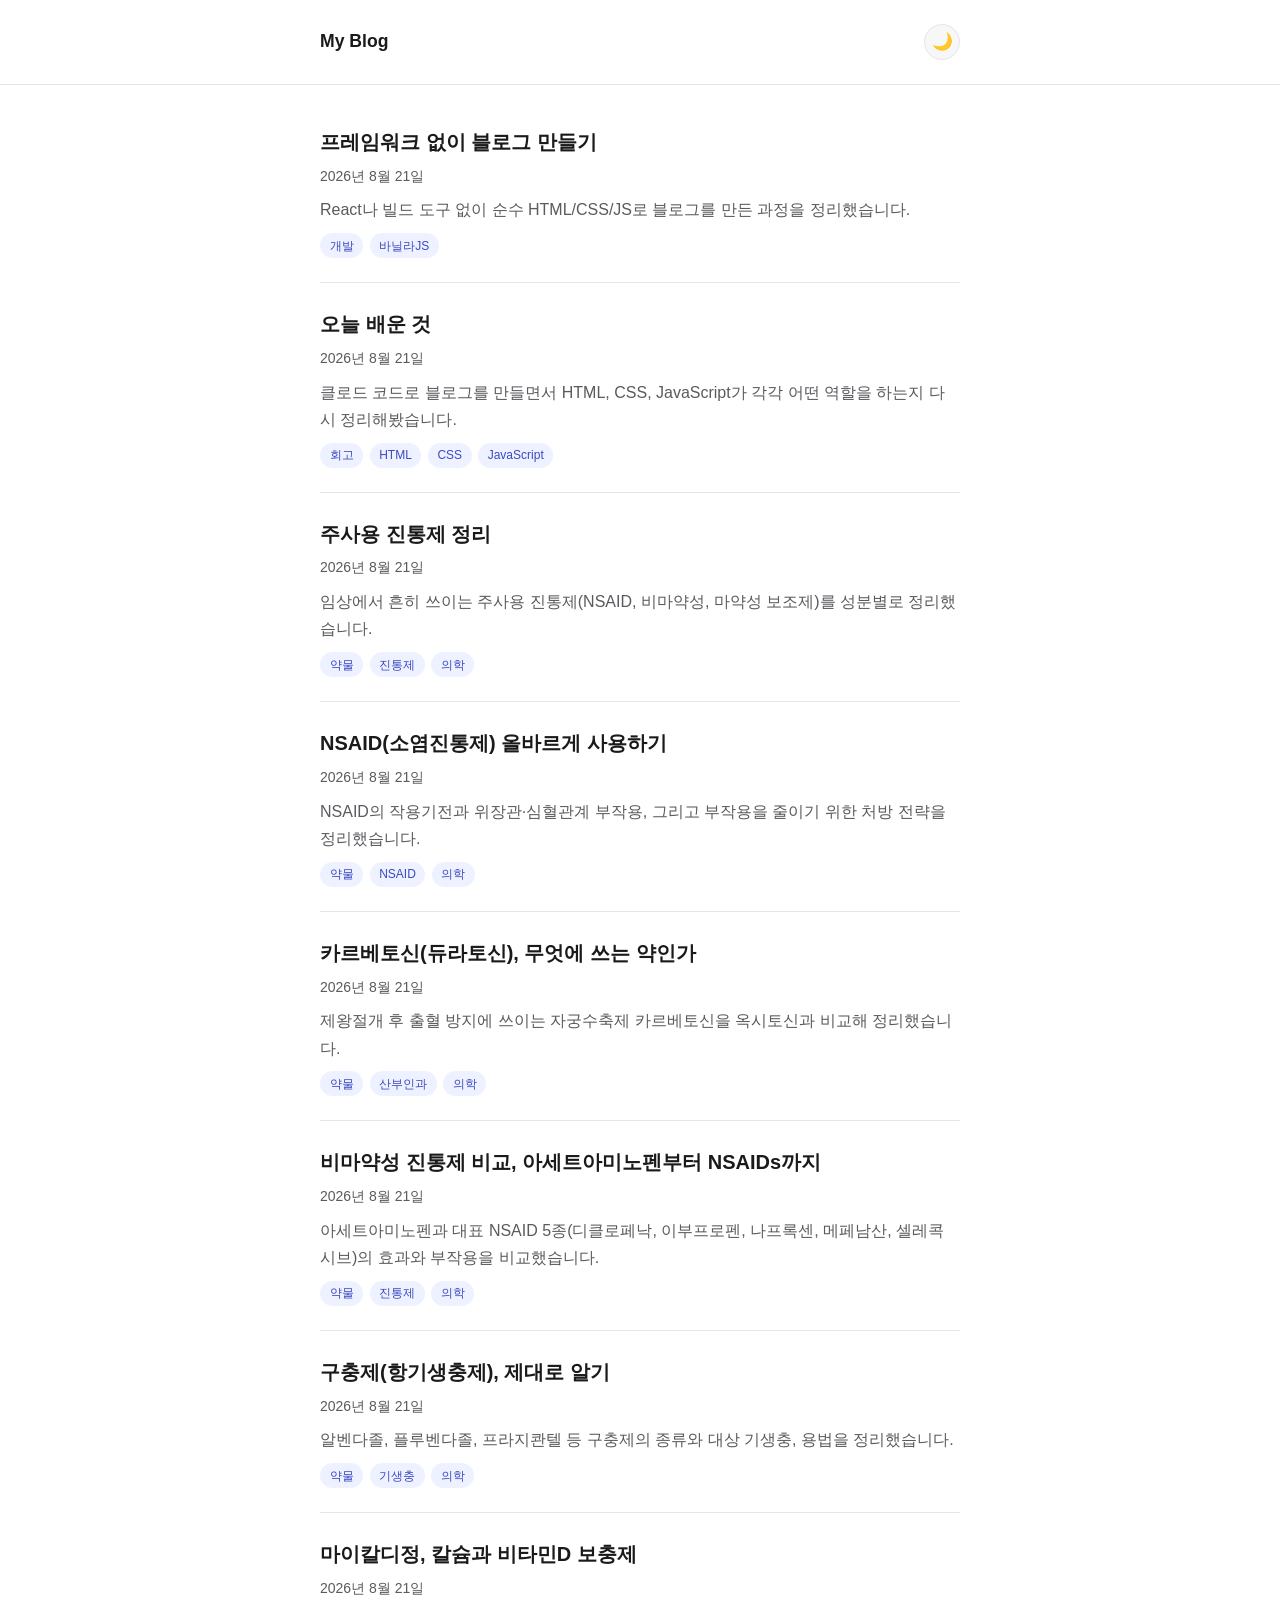
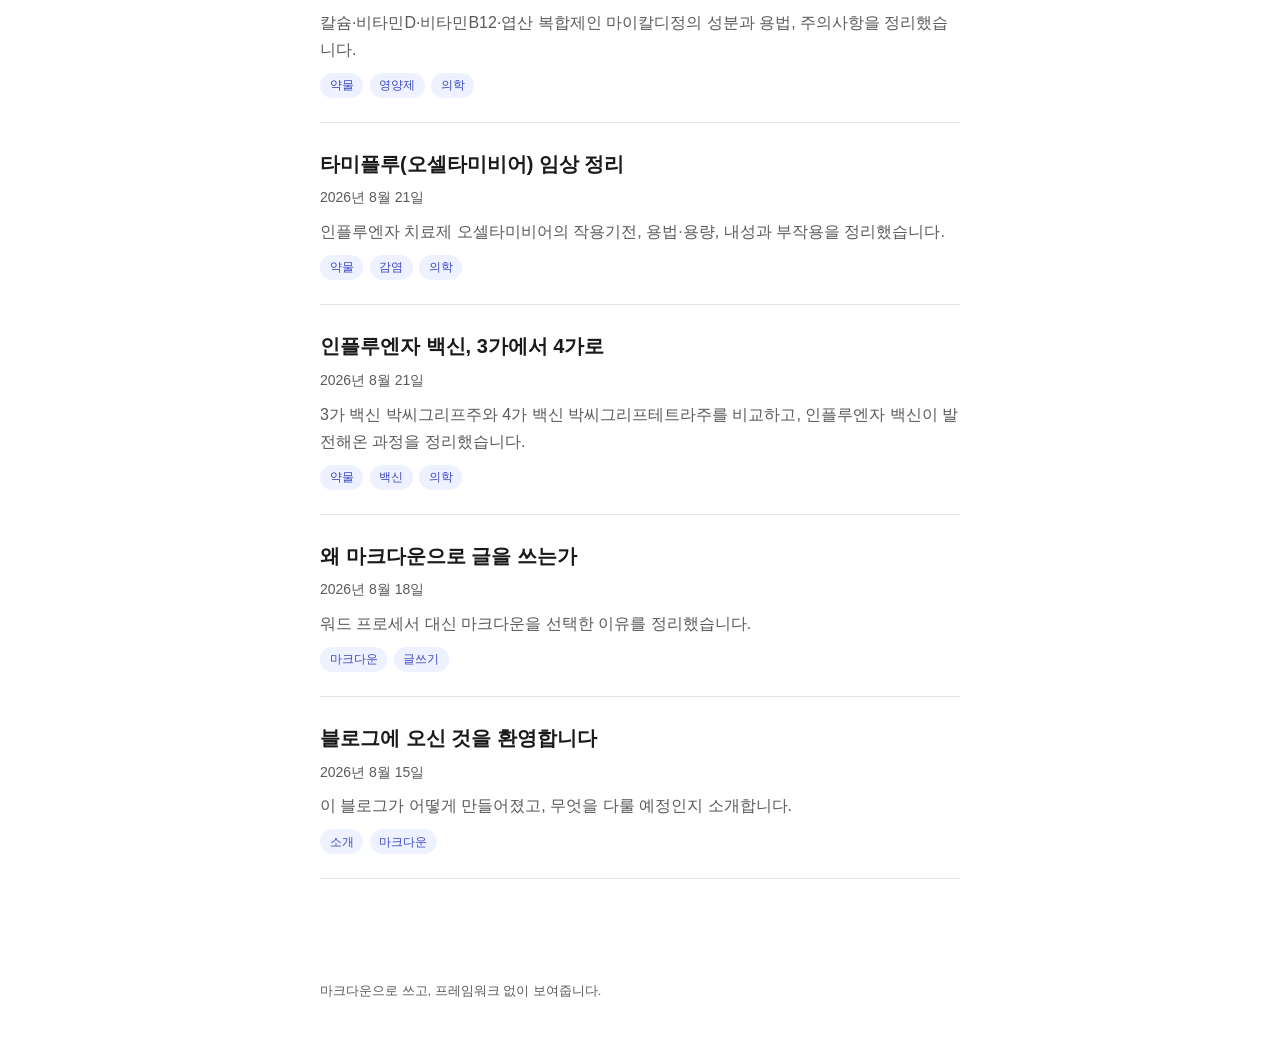
==== index.html @ 1255f562 "블로그 초기 버전 완성" ====
<!DOCTYPE html>
<html lang="ko">
<head>
<meta charset="UTF-8">
<meta name="viewport" content="width=device-width, initial-scale=1.0">
<title>My Blog</title>
<link rel="stylesheet" href="css/style.css">
<script src="js/theme.js"></script>
</head>
<body>
  <header class="site-header">
    <div class="site-header-inner">
      <a class="site-title" href="index.html">My Blog</a>
      <button id="theme-toggle" class="theme-toggle" aria-label="다크 모드 전환"></button>
    </div>
  </header>

  <main>
    <ul id="post-list" class="post-list">
      <li class="state-message">글 목록을 불러오는 중...</li>
    </ul>
  </main>

  <footer class="site-footer">
    <p>마크다운으로 쓰고, 프레임워크 없이 보여줍니다.</p>
  </footer>

  <script src="js/markdown.js"></script>
  <script src="js/main.js"></script>
  <script>BlogTheme.initThemeToggle("theme-toggle");</script>
</body>
</html>
---- css/style.css ----
:root {
  --color-bg: #ffffff;
  --color-bg-elevated: #f7f7f8;
  --color-text: #1a1a1a;
  --color-text-secondary: #5a5a5f;
  --color-border: #e5e5e8;
  --color-link: #2563eb;
  --color-link-hover: #1d4ed8;
  --color-code-bg: #f2f2f4;
  --color-quote-border: #d8d8dc;
  --color-tag-bg: #eef1ff;
  --color-tag-text: #3b4ac2;

  --font-sans: -apple-system, BlinkMacSystemFont, "Segoe UI", Roboto, Helvetica, Arial, sans-serif;
  --font-mono: ui-monospace, SFMono-Regular, "SF Mono", Menlo, Consolas, monospace;

  --content-width: 680px;
}

[data-theme="dark"] {
  --color-bg: #15161a;
  --color-bg-elevated: #1c1d22;
  --color-text: #e8e8ea;
  --color-text-secondary: #9a9aa2;
  --color-border: #2c2d33;
  --color-link: #7aa2ff;
  --color-link-hover: #9ab8ff;
  --color-code-bg: #1f2026;
  --color-quote-border: #34353c;
  --color-tag-bg: #232544;
  --color-tag-text: #b7c1ff;
}

@media (prefers-color-scheme: dark) {
  :root:not([data-theme="light"]) {
    --color-bg: #15161a;
    --color-bg-elevated: #1c1d22;
    --color-text: #e8e8ea;
    --color-text-secondary: #9a9aa2;
    --color-border: #2c2d33;
    --color-link: #7aa2ff;
    --color-link-hover: #9ab8ff;
    --color-code-bg: #1f2026;
    --color-quote-border: #34353c;
    --color-tag-bg: #232544;
    --color-tag-text: #b7c1ff;
  }
}

* {
  box-sizing: border-box;
}

html {
  color-scheme: light dark;
}

body {
  margin: 0;
  background: var(--color-bg);
  color: var(--color-text);
  font-family: var(--font-sans);
  line-height: 1.7;
  -webkit-font-smoothing: antialiased;
  transition: background 0.15s ease, color 0.15s ease;
}

a {
  color: var(--color-link);
  text-decoration: none;
}

a:hover {
  color: var(--color-link-hover);
  text-decoration: underline;
}

.site-header {
  border-bottom: 1px solid var(--color-border);
}

.site-header-inner {
  max-width: var(--content-width);
  margin: 0 auto;
  padding: 1.5rem 1.25rem;
  display: flex;
  align-items: center;
  justify-content: space-between;
}

.site-title {
  font-size: 1.1rem;
  font-weight: 700;
  color: var(--color-text);
}

.site-title:hover {
  text-decoration: none;
  color: var(--color-text);
}

.theme-toggle {
  border: 1px solid var(--color-border);
  background: var(--color-bg-elevated);
  color: var(--color-text);
  border-radius: 999px;
  width: 2.25rem;
  height: 2.25rem;
  font-size: 1.05rem;
  display: flex;
  align-items: center;
  justify-content: center;
  cursor: pointer;
  line-height: 1;
}

.theme-toggle:hover {
  border-color: var(--color-text-secondary);
}

main {
  max-width: var(--content-width);
  margin: 0 auto;
  padding: 2.5rem 1.25rem 4rem;
}

/* Post list */
.post-list {
  list-style: none;
  margin: 0;
  padding: 0;
}

.post-item {
  padding: 1.5rem 0;
  border-bottom: 1px solid var(--color-border);
}

.post-item:first-child {
  padding-top: 0;
}

.post-item-title {
  margin: 0 0 0.35rem;
  font-size: 1.25rem;
}

.post-item-title a {
  color: var(--color-text);
}

.post-item-meta {
  color: var(--color-text-secondary);
  font-size: 0.875rem;
  margin-bottom: 0.5rem;
}

.post-item-excerpt {
  color: var(--color-text-secondary);
  margin: 0.25rem 0 0.6rem;
}

.tag-list {
  display: flex;
  flex-wrap: wrap;
  gap: 0.4rem;
  list-style: none;
  margin: 0;
  padding: 0;
}

.tag {
  background: var(--color-tag-bg);
  color: var(--color-tag-text);
  border-radius: 999px;
  padding: 0.15rem 0.6rem;
  font-size: 0.75rem;
}

.state-message {
  color: var(--color-text-secondary);
  padding: 2rem 0;
}

/* Post detail */
.post-header {
  margin-bottom: 2rem;
}

.post-header h1 {
  font-size: 1.9rem;
  margin: 0 0 0.5rem;
  line-height: 1.3;
}

.post-header .post-item-meta {
  margin-bottom: 0.75rem;
}

.back-link {
  display: inline-block;
  margin-bottom: 1.5rem;
  font-size: 0.9rem;
  color: var(--color-text-secondary);
}

/* Rendered markdown content */
.post-content h1,
.post-content h2,
.post-content h3,
.post-content h4,
.post-content h5,
.post-content h6 {
  line-height: 1.35;
  margin: 2rem 0 0.75rem;
}

.post-content h1 { font-size: 1.6rem; }
.post-content h2 { font-size: 1.35rem; }
.post-content h3 { font-size: 1.15rem; }

.post-content p {
  margin: 0 0 1.1rem;
}

.post-content ul,
.post-content ol {
  margin: 0 0 1.1rem;
  padding-left: 1.4rem;
}

.post-content li {
  margin: 0.3rem 0;
}

.post-content blockquote {
  margin: 0 0 1.1rem;
  padding: 0.2rem 1rem;
  border-left: 3px solid var(--color-quote-border);
  color: var(--color-text-secondary);
}

.post-content blockquote p:last-child {
  margin-bottom: 0;
}

.post-content code {
  font-family: var(--font-mono);
  background: var(--color-code-bg);
  padding: 0.15rem 0.35rem;
  border-radius: 4px;
  font-size: 0.9em;
}

.post-content pre {
  background: var(--color-code-bg);
  border: 1px solid var(--color-border);
  border-radius: 8px;
  padding: 1rem;
  overflow-x: auto;
  margin: 0 0 1.1rem;
}

.post-content pre code {
  background: none;
  padding: 0;
  font-size: 0.85rem;
  line-height: 1.55;
}

.post-content .table-wrap {
  overflow-x: auto;
  margin: 0 0 1.1rem;
}

.post-content table {
  border-collapse: collapse;
  width: 100%;
  font-size: 0.92rem;
}

.post-content th,
.post-content td {
  border: 1px solid var(--color-border);
  padding: 0.5rem 0.75rem;
  text-align: left;
  white-space: nowrap;
}

.post-content thead th {
  background: var(--color-bg-elevated);
  font-weight: 600;
}

.post-content img {
  max-width: 100%;
  height: auto;
  border-radius: 8px;
}

.post-content hr {
  border: none;
  border-top: 1px solid var(--color-border);
  margin: 2rem 0;
}

.site-footer {
  max-width: var(--content-width);
  margin: 0 auto;
  padding: 1.5rem 1.25rem 3rem;
  color: var(--color-text-secondary);
  font-size: 0.8rem;
}

@media (max-width: 768px) {
  .site-header-inner {
    padding: 1.1rem 1rem;
  }

  main {
    padding: 1.75rem 1rem 3rem;
  }

  .post-header h1 {
    font-size: 1.55rem;
  }

  .post-content h1 { font-size: 1.4rem; }
  .post-content h2 { font-size: 1.2rem; }
  .post-content h3 { font-size: 1.05rem; }
}
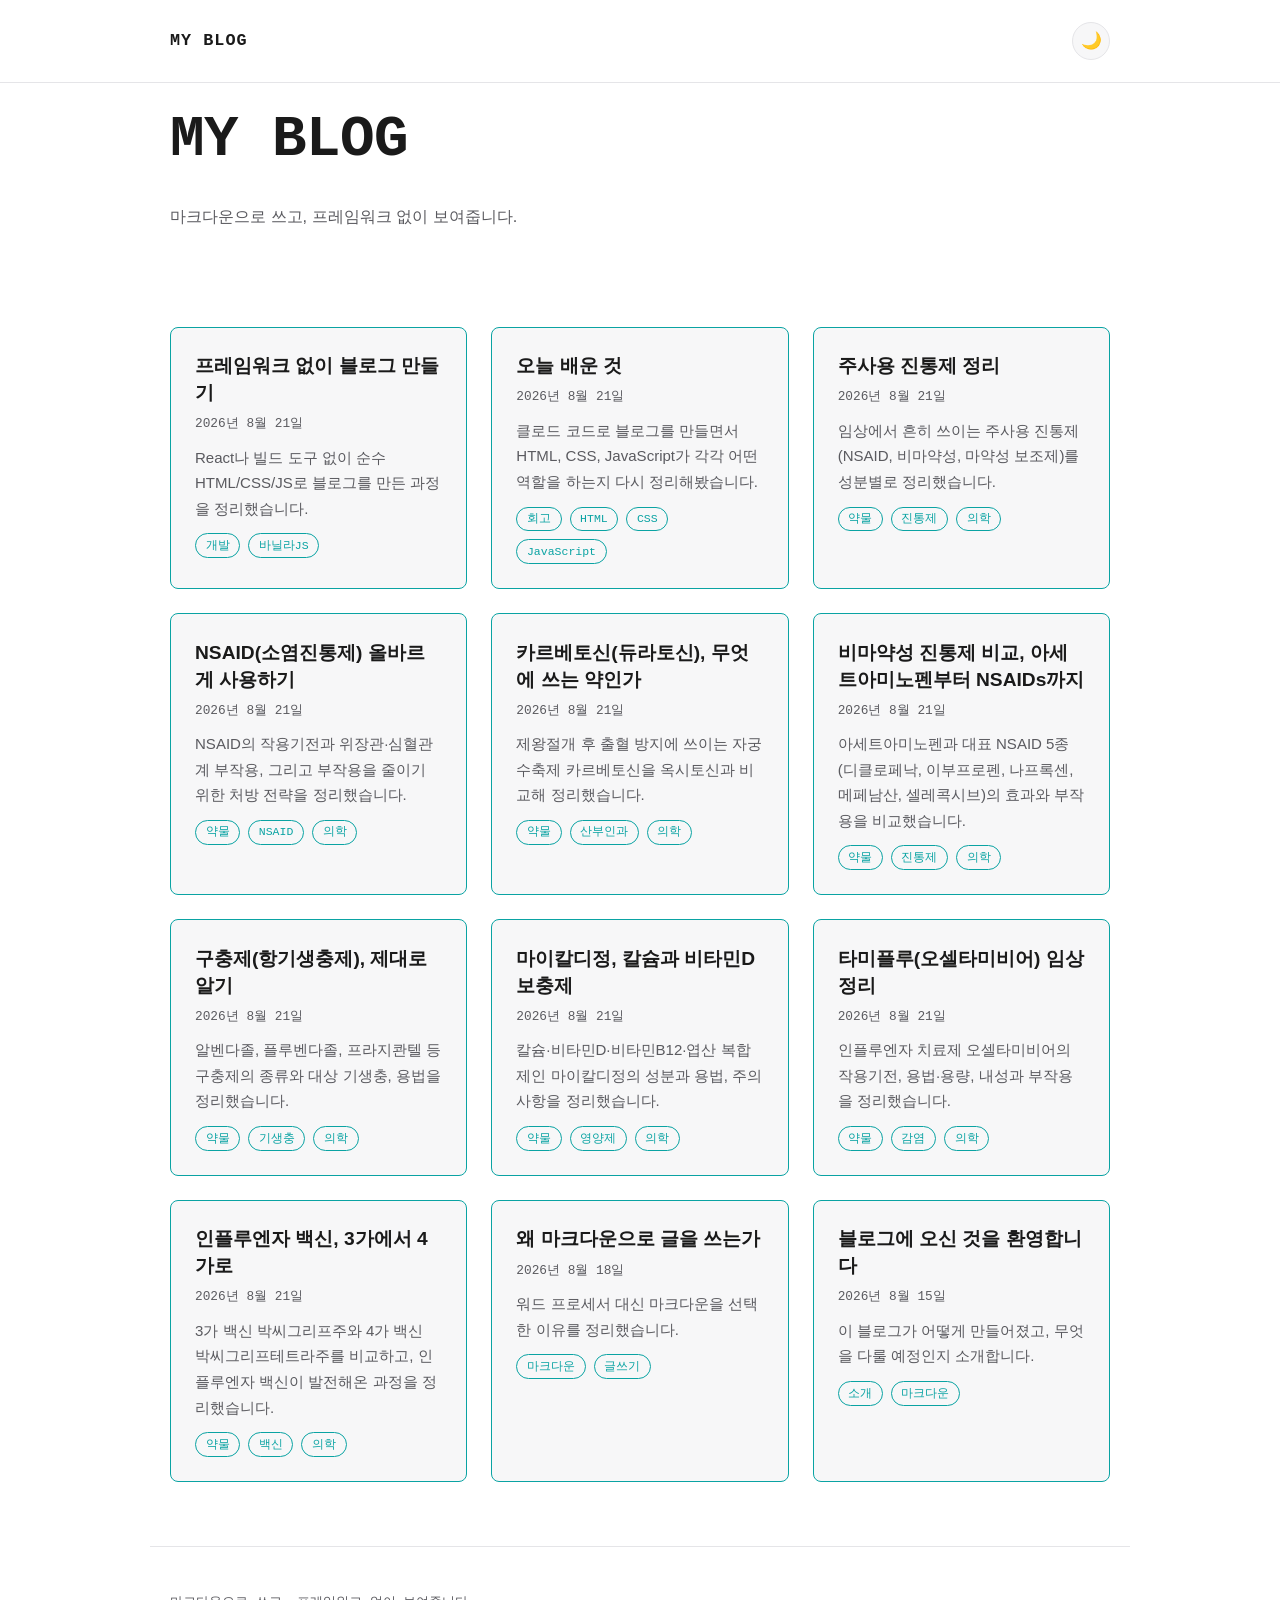
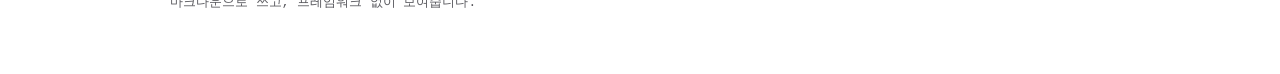
==== commit 1a2aa34a: "네온 사이버펑크 디자인으로 리뉴얼 검은 배경에 시안 네온 포인트 컬러를 사용한 카드형 그리드 레이아웃으로 전면 개편" ====
--- a/index.html
+++ b/index.html
@@ -15,6 +15,11 @@
     </div>
   </header>
 
+  <section class="hero">
+    <h1 class="hero-title">MY BLOG</h1>
+    <p class="hero-subtitle">마크다운으로 쓰고, 프레임워크 없이 보여줍니다.</p>
+  </section>
+
   <main>
     <ul id="post-list" class="post-list">
       <li class="state-message">글 목록을 불러오는 중...</li>
--- a/css/style.css
+++ b/css/style.css
@@ -4,46 +4,56 @@
   --color-text: #1a1a1a;
   --color-text-secondary: #5a5a5f;
   --color-border: #e5e5e8;
-  --color-link: #2563eb;
-  --color-link-hover: #1d4ed8;
+  --color-link: #0aa3a3;
+  --color-link-hover: #067878;
   --color-code-bg: #f2f2f4;
-  --color-quote-border: #d8d8dc;
-  --color-tag-bg: #eef1ff;
-  --color-tag-text: #3b4ac2;
+  --color-quote-border: #0aa3a3;
+  --color-tag-text: #0aa3a3;
+
+  --accent: #0aa3a3;
+  --glow-sm: transparent;
+  --glow-lg: transparent;
 
   --font-sans: -apple-system, BlinkMacSystemFont, "Segoe UI", Roboto, Helvetica, Arial, sans-serif;
   --font-mono: ui-monospace, SFMono-Regular, "SF Mono", Menlo, Consolas, monospace;
 
   --content-width: 680px;
+  --wide-width: 980px;
 }
 
 [data-theme="dark"] {
-  --color-bg: #15161a;
-  --color-bg-elevated: #1c1d22;
-  --color-text: #e8e8ea;
-  --color-text-secondary: #9a9aa2;
-  --color-border: #2c2d33;
-  --color-link: #7aa2ff;
-  --color-link-hover: #9ab8ff;
-  --color-code-bg: #1f2026;
-  --color-quote-border: #34353c;
-  --color-tag-bg: #232544;
-  --color-tag-text: #b7c1ff;
+  --color-bg: #000000;
+  --color-bg-elevated: #0a0a0a;
+  --color-text: #eafffe;
+  --color-text-secondary: #7f9494;
+  --color-border: #123534;
+  --color-link: #00f0ff;
+  --color-link-hover: #7ffaff;
+  --color-code-bg: #060a0a;
+  --color-quote-border: #00f0ff;
+  --color-tag-text: #00f0ff;
+
+  --accent: #00f0ff;
+  --glow-sm: rgba(0, 240, 255, 0.55);
+  --glow-lg: rgba(0, 240, 255, 0.85);
 }
 
 @media (prefers-color-scheme: dark) {
   :root:not([data-theme="light"]) {
-    --color-bg: #15161a;
-    --color-bg-elevated: #1c1d22;
-    --color-text: #e8e8ea;
-    --color-text-secondary: #9a9aa2;
-    --color-border: #2c2d33;
-    --color-link: #7aa2ff;
-    --color-link-hover: #9ab8ff;
-    --color-code-bg: #1f2026;
-    --color-quote-border: #34353c;
-    --color-tag-bg: #232544;
-    --color-tag-text: #b7c1ff;
+    --color-bg: #000000;
+    --color-bg-elevated: #0a0a0a;
+    --color-text: #eafffe;
+    --color-text-secondary: #7f9494;
+    --color-border: #123534;
+    --color-link: #00f0ff;
+    --color-link-hover: #7ffaff;
+    --color-code-bg: #060a0a;
+    --color-quote-border: #00f0ff;
+    --color-tag-text: #00f0ff;
+
+    --accent: #00f0ff;
+    --glow-sm: rgba(0, 240, 255, 0.55);
+    --glow-lg: rgba(0, 240, 255, 0.85);
   }
 }
 
@@ -62,7 +72,12 @@
   font-family: var(--font-sans);
   line-height: 1.7;
   -webkit-font-smoothing: antialiased;
-  transition: background 0.15s ease, color 0.15s ease;
+  transition: background-color 0.15s ease, color 0.15s ease;
+}
+
+::selection {
+  background: var(--accent);
+  color: #000000;
 }
 
 a {
@@ -77,21 +92,26 @@
 
 .site-header {
   border-bottom: 1px solid var(--color-border);
+  box-shadow: 0 1px 24px -4px var(--glow-sm);
 }
 
 .site-header-inner {
-  max-width: var(--content-width);
+  max-width: var(--wide-width);
   margin: 0 auto;
-  padding: 1.5rem 1.25rem;
+  padding: 1.4rem 1.25rem;
   display: flex;
   align-items: center;
   justify-content: space-between;
 }
 
 .site-title {
-  font-size: 1.1rem;
+  font-family: var(--font-mono);
+  font-size: 1.05rem;
   font-weight: 700;
-  color: var(--color-text);
+  letter-spacing: 0.06em;
+  text-transform: uppercase;
+  color: var(--color-text);
+  text-shadow: 0 0 16px var(--glow-lg);
 }
 
 .site-title:hover {
@@ -104,8 +124,8 @@
   background: var(--color-bg-elevated);
   color: var(--color-text);
   border-radius: 999px;
-  width: 2.25rem;
-  height: 2.25rem;
+  width: 2.35rem;
+  height: 2.35rem;
   font-size: 1.05rem;
   display: flex;
   align-items: center;
@@ -115,13 +135,41 @@
 }
 
 .theme-toggle:hover {
-  border-color: var(--color-text-secondary);
+  border-color: var(--accent);
+  box-shadow: 0 0 18px var(--glow-sm);
 }
 
 main {
-  max-width: var(--content-width);
+  max-width: var(--wide-width);
   margin: 0 auto;
-  padding: 2.5rem 1.25rem 4rem;
+  padding: 3rem 1.25rem 4rem;
+}
+
+/* Hero (index page) */
+.hero {
+  max-width: var(--wide-width);
+  margin: 0.5rem auto 3rem;
+  padding: 0 1.25rem;
+}
+
+.hero-title {
+  margin: 0;
+  font-family: var(--font-mono);
+  font-size: clamp(2.2rem, 6vw, 3.6rem);
+  font-weight: 800;
+  letter-spacing: -0.01em;
+  color: var(--color-text);
+  text-shadow:
+    0 0 8px var(--glow-lg),
+    0 0 24px var(--glow-lg),
+    0 0 60px var(--glow-sm);
+}
+
+.hero-subtitle {
+  margin: 0.85rem 0 0;
+  color: var(--color-text-secondary);
+  font-size: 1.02rem;
+  max-width: 46ch;
 }
 
 /* Post list */
@@ -129,90 +177,131 @@
   list-style: none;
   margin: 0;
   padding: 0;
+  display: grid;
+  grid-template-columns: repeat(auto-fill, minmax(280px, 1fr));
+  gap: 1.5rem;
 }
 
 .post-item {
-  padding: 1.5rem 0;
-  border-bottom: 1px solid var(--color-border);
-}
-
-.post-item:first-child {
-  padding-top: 0;
+  position: relative;
+  padding: 1.6rem 1.5rem 1.5rem;
+  background: var(--color-bg-elevated);
+  border: 1px solid var(--accent);
+  border-radius: 8px;
+  box-shadow: 0 0 22px -8px var(--glow-lg);
+  transition: box-shadow 0.15s ease;
+}
+
+.post-item:hover {
+  box-shadow: 0 0 32px -4px var(--glow-lg);
 }
 
 .post-item-title {
-  margin: 0 0 0.35rem;
-  font-size: 1.25rem;
+  margin: 0 0 0.4rem;
+  font-size: 1.2rem;
+  line-height: 1.4;
 }
 
 .post-item-title a {
   color: var(--color-text);
 }
 
+.post-item-title a:hover {
+  color: var(--accent);
+  text-decoration: none;
+}
+
 .post-item-meta {
   color: var(--color-text-secondary);
-  font-size: 0.875rem;
-  margin-bottom: 0.5rem;
+  font-size: 0.8rem;
+  font-family: var(--font-mono);
+  margin-bottom: 0.6rem;
 }
 
 .post-item-excerpt {
   color: var(--color-text-secondary);
-  margin: 0.25rem 0 0.6rem;
+  margin: 0.25rem 0 0.75rem;
+  font-size: 0.94rem;
 }
 
 .tag-list {
   display: flex;
   flex-wrap: wrap;
-  gap: 0.4rem;
+  gap: 0.5rem;
   list-style: none;
   margin: 0;
   padding: 0;
 }
 
 .tag {
-  background: var(--color-tag-bg);
   color: var(--color-tag-text);
+  border: 1px solid var(--color-tag-text);
   border-radius: 999px;
-  padding: 0.15rem 0.6rem;
-  font-size: 0.75rem;
+  padding: 0.1rem 0.6rem;
+  font-size: 0.72rem;
+  font-family: var(--font-mono);
 }
 
 .state-message {
   color: var(--color-text-secondary);
   padding: 2rem 0;
+  grid-column: 1 / -1;
 }
 
 /* Post detail */
 .post-header {
   margin-bottom: 2rem;
+  max-width: var(--content-width);
 }
 
 .post-header h1 {
+  font-family: var(--font-mono);
   font-size: 1.9rem;
-  margin: 0 0 0.5rem;
-  line-height: 1.3;
+  margin: 0 0 0.6rem;
+  line-height: 1.35;
+  text-shadow: 0 0 5px var(--glow-lg), 0 0 22px var(--glow-sm);
 }
 
 .post-header .post-item-meta {
-  margin-bottom: 0.75rem;
+  margin-bottom: 0.85rem;
 }
 
 .back-link {
-  display: inline-block;
-  margin-bottom: 1.5rem;
-  font-size: 0.9rem;
-  color: var(--color-text-secondary);
+  display: inline-flex;
+  align-items: center;
+  gap: 0.35rem;
+  margin-bottom: 1.75rem;
+  font-size: 0.85rem;
+  font-family: var(--font-mono);
+  color: var(--accent);
+  border: 1px solid var(--accent);
+  border-radius: 999px;
+  padding: 0.35rem 0.9rem;
+  box-shadow: 0 0 16px -4px var(--glow-sm);
+}
+
+.back-link:hover {
+  box-shadow: 0 0 20px -2px var(--glow-lg);
+  text-decoration: none;
 }
 
 /* Rendered markdown content */
+.post-content {
+  max-width: var(--content-width);
+}
+
 .post-content h1,
 .post-content h2,
 .post-content h3,
 .post-content h4,
 .post-content h5,
 .post-content h6 {
+  font-family: var(--font-mono);
   line-height: 1.35;
-  margin: 2rem 0 0.75rem;
+  margin: 2.1rem 0 0.8rem;
+  padding-left: 0.75rem;
+  border-left: 3px solid var(--accent);
+  text-shadow: 0 0 14px var(--glow-sm);
 }
 
 .post-content h1 { font-size: 1.6rem; }
@@ -233,10 +322,16 @@
   margin: 0.3rem 0;
 }
 
+.post-content li::marker {
+  color: var(--accent);
+}
+
 .post-content blockquote {
   margin: 0 0 1.1rem;
-  padding: 0.2rem 1rem;
-  border-left: 3px solid var(--color-quote-border);
+  padding: 0.6rem 1.1rem;
+  background: var(--color-bg-elevated);
+  border-left: 3px solid var(--accent);
+  border-radius: 0 6px 6px 0;
   color: var(--color-text-secondary);
 }
 
@@ -247,6 +342,7 @@
 .post-content code {
   font-family: var(--font-mono);
   background: var(--color-code-bg);
+  color: var(--accent);
   padding: 0.15rem 0.35rem;
   border-radius: 4px;
   font-size: 0.9em;
@@ -254,15 +350,17 @@
 
 .post-content pre {
   background: var(--color-code-bg);
-  border: 1px solid var(--color-border);
+  border: 1px solid var(--accent);
   border-radius: 8px;
   padding: 1rem;
   overflow-x: auto;
   margin: 0 0 1.1rem;
+  box-shadow: 0 0 24px -10px var(--glow-lg);
 }
 
 .post-content pre code {
   background: none;
+  color: var(--color-text);
   padding: 0;
   font-size: 0.85rem;
   line-height: 1.55;
@@ -289,27 +387,35 @@
 
 .post-content thead th {
   background: var(--color-bg-elevated);
+  color: var(--accent);
   font-weight: 600;
+  border-bottom: 2px solid var(--accent);
 }
 
 .post-content img {
   max-width: 100%;
   height: auto;
   border-radius: 8px;
+  border: 1px solid var(--accent);
 }
 
 .post-content hr {
   border: none;
+  height: 1px;
+  margin: 2rem 0;
+  background: var(--accent);
+  box-shadow: 0 0 14px var(--glow-sm);
+  opacity: 0.8;
+}
+
+.site-footer {
+  max-width: var(--wide-width);
+  margin: 0 auto;
+  padding: 2rem 1.25rem 3rem;
+  color: var(--color-text-secondary);
+  font-size: 0.8rem;
+  font-family: var(--font-mono);
   border-top: 1px solid var(--color-border);
-  margin: 2rem 0;
-}
-
-.site-footer {
-  max-width: var(--content-width);
-  margin: 0 auto;
-  padding: 1.5rem 1.25rem 3rem;
-  color: var(--color-text-secondary);
-  font-size: 0.8rem;
 }
 
 @media (max-width: 768px) {
@@ -318,7 +424,15 @@
   }
 
   main {
-    padding: 1.75rem 1rem 3rem;
+    padding: 2rem 1rem 3rem;
+  }
+
+  .hero {
+    margin: 0.25rem auto 2rem;
+  }
+
+  .post-list {
+    grid-template-columns: 1fr;
   }
 
   .post-header h1 {
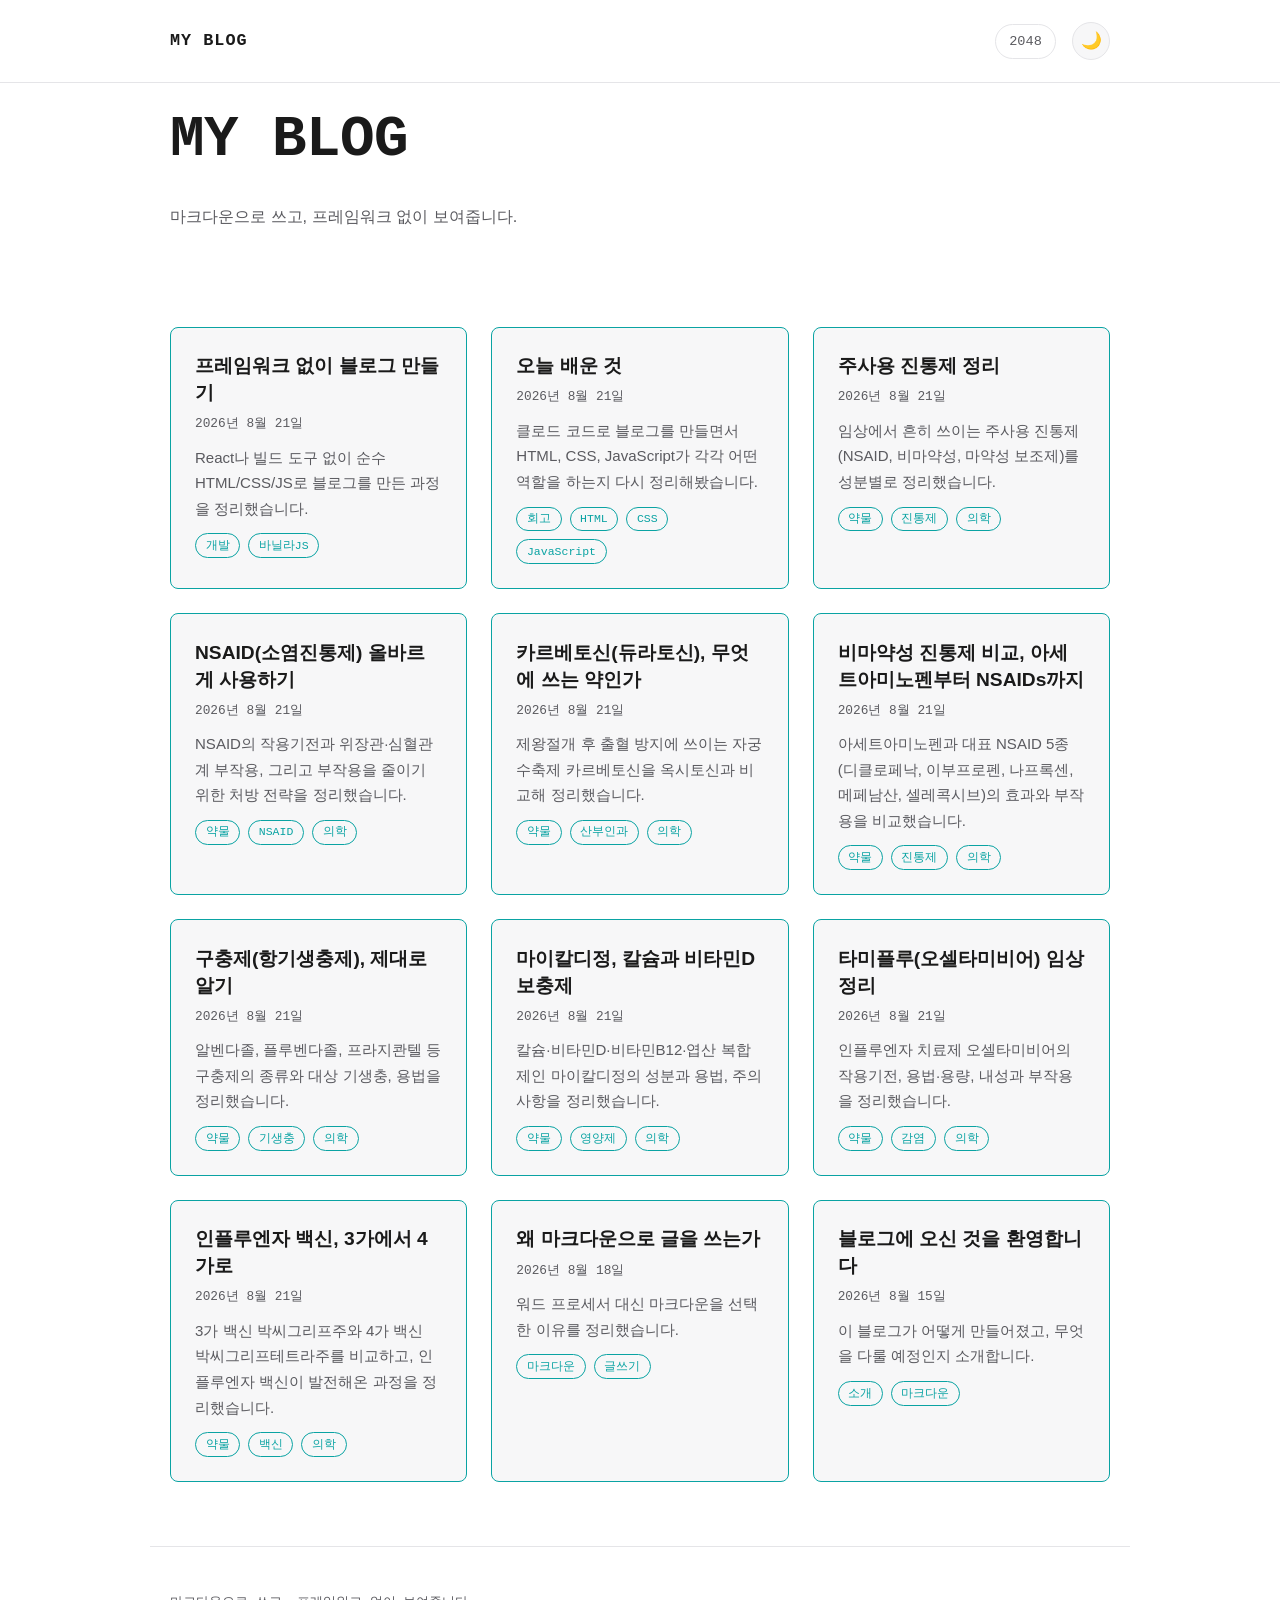
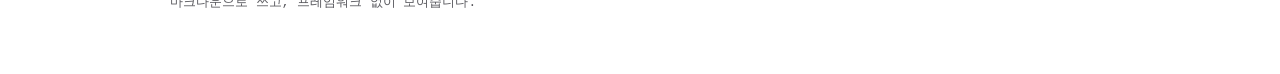
==== commit 7e291ca8: "2048 게임 페이지 추가 방향키로 타일을 밀어 합치는 2048 게임을 game.html로 추가하고, 점수/최고 점수 스코어보드(localStorage 영속)를 포함. 기존 네온 " ====
--- a/index.html
+++ b/index.html
@@ -11,6 +11,9 @@
   <header class="site-header">
     <div class="site-header-inner">
       <a class="site-title" href="index.html">My Blog</a>
+      <nav class="site-nav">
+        <a class="site-nav-link" href="game.html">2048</a>
+      </nav>
       <button id="theme-toggle" class="theme-toggle" aria-label="다크 모드 전환"></button>
     </div>
   </header>
--- a/css/style.css
+++ b/css/style.css
@@ -105,6 +105,7 @@
 }
 
 .site-title {
+  flex-shrink: 0;
   font-family: var(--font-mono);
   font-size: 1.05rem;
   font-weight: 700;
@@ -117,6 +118,30 @@
 .site-title:hover {
   text-decoration: none;
   color: var(--color-text);
+}
+
+.site-nav {
+  display: flex;
+  align-items: center;
+  gap: 0.6rem;
+  margin-left: auto;
+  margin-right: 1rem;
+}
+
+.site-nav-link {
+  font-family: var(--font-mono);
+  font-size: 0.85rem;
+  color: var(--color-text-secondary);
+  border: 1px solid var(--color-border);
+  border-radius: 999px;
+  padding: 0.3rem 0.85rem;
+}
+
+.site-nav-link:hover {
+  color: var(--accent);
+  border-color: var(--accent);
+  box-shadow: 0 0 16px -4px var(--glow-sm);
+  text-decoration: none;
 }
 
 .theme-toggle {
@@ -211,6 +236,12 @@
   text-decoration: none;
 }
 
+.post-item-title a::after {
+  content: "";
+  position: absolute;
+  inset: 0;
+}
+
 .post-item-meta {
   color: var(--color-text-secondary);
   font-size: 0.8rem;
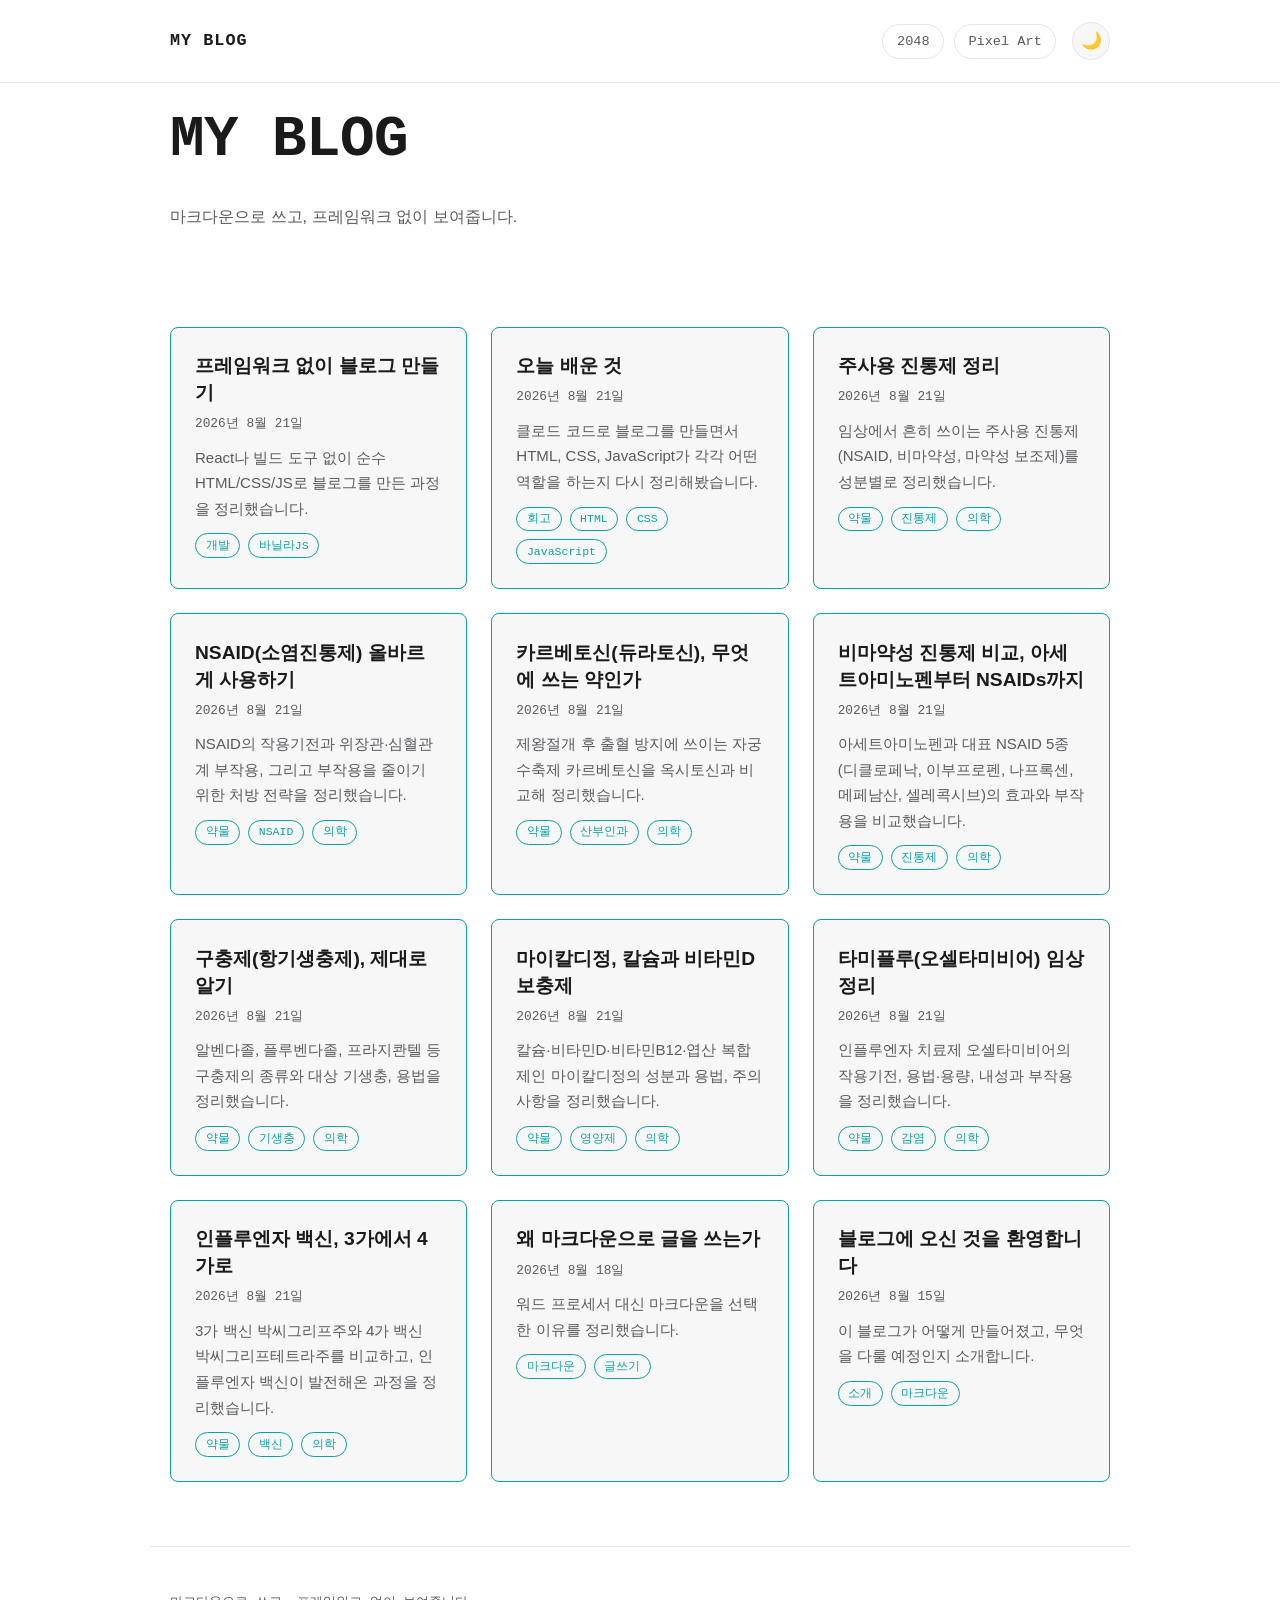
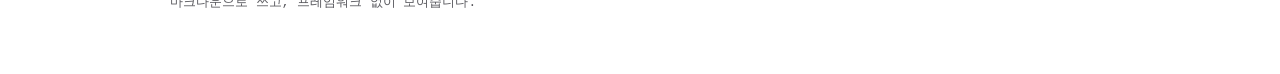
==== commit b19a1fad: "16x16 픽셀 아트 에디터 페이지 추가 캔버스 기반 16x16 도트 에디터를 pixel-art.html로 추가. 클릭/드래그로 칠하기, 20색 프리셋 팔레트 + 지우개 + 커스텀" ====
--- a/index.html
+++ b/index.html
@@ -13,6 +13,7 @@
       <a class="site-title" href="index.html">My Blog</a>
       <nav class="site-nav">
         <a class="site-nav-link" href="game.html">2048</a>
+        <a class="site-nav-link" href="pixel-art.html">Pixel Art</a>
       </nav>
       <button id="theme-toggle" class="theme-toggle" aria-label="다크 모드 전환"></button>
     </div>
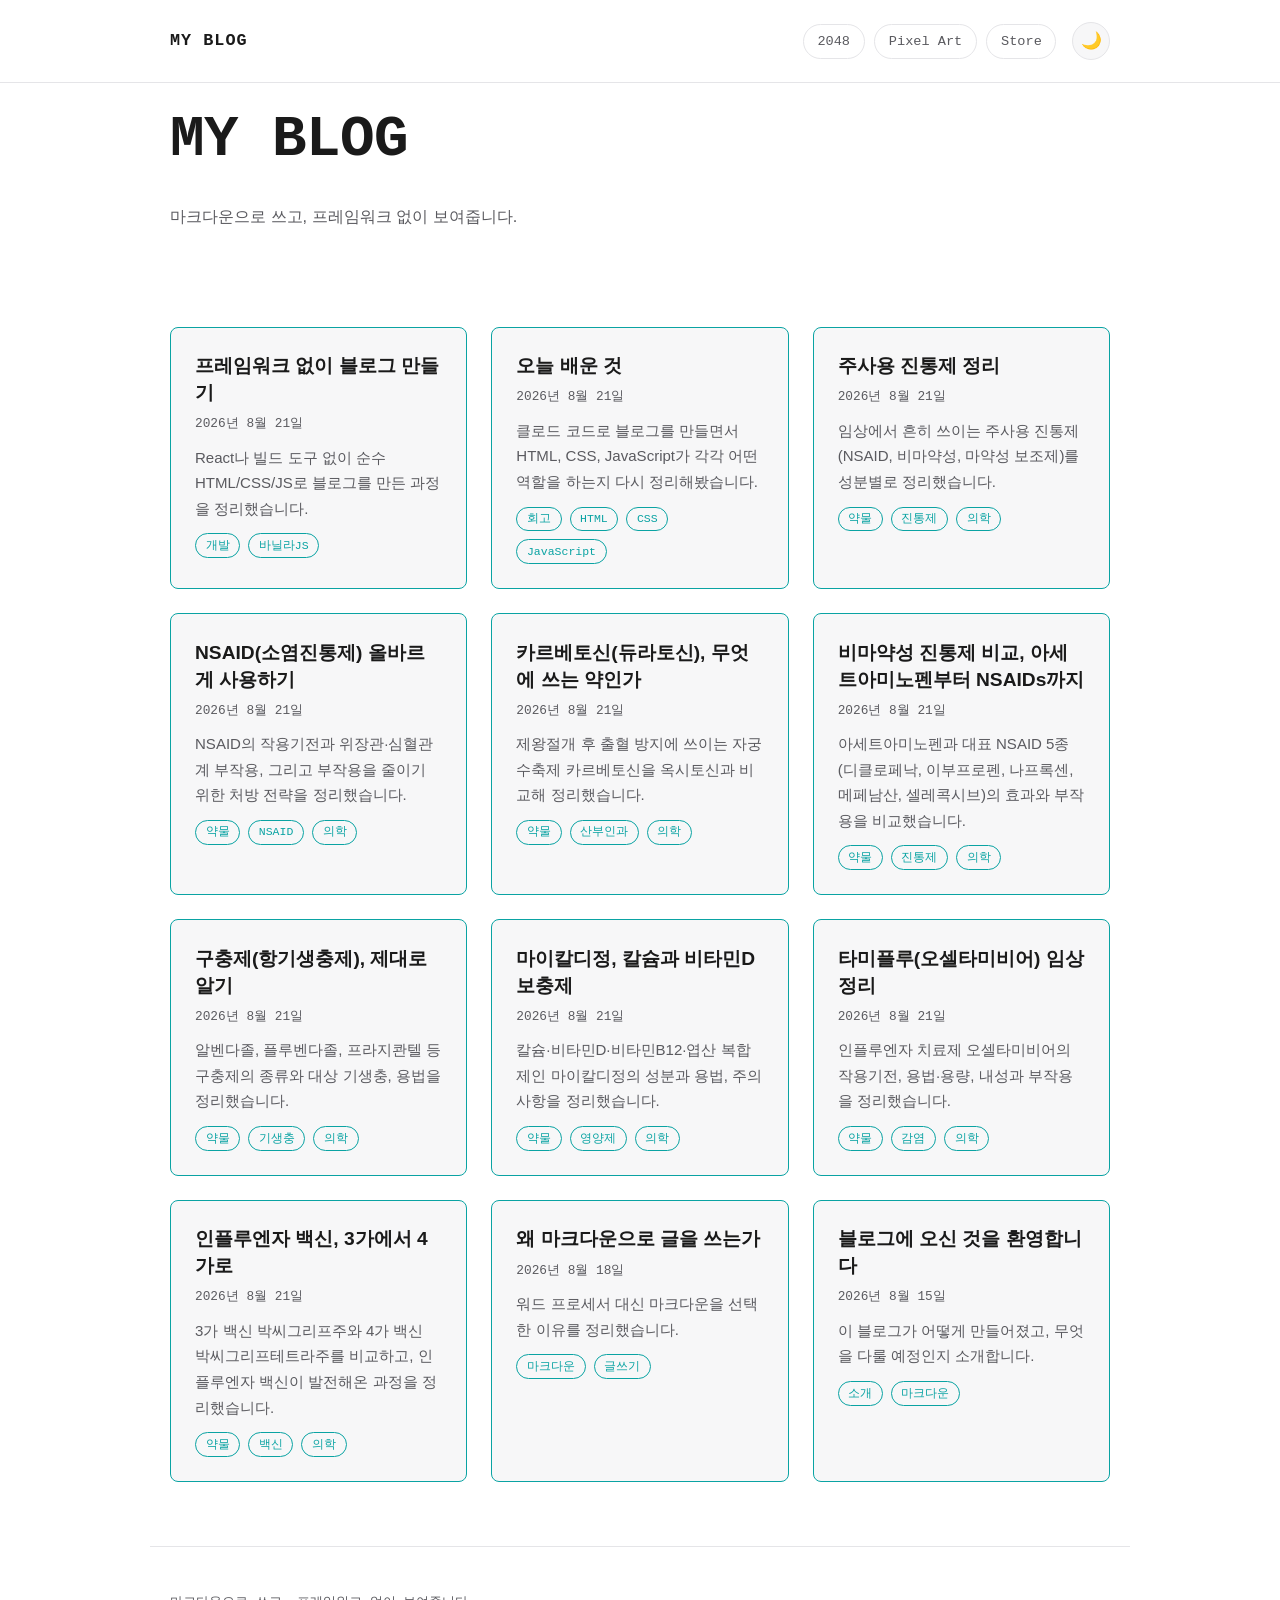
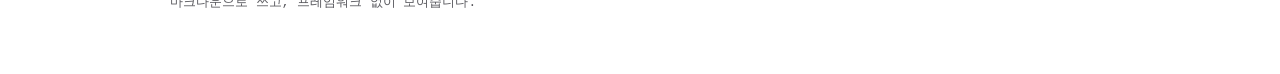
==== commit a03a63b6: "Apple Store 느낌의 온라인 스토어 기능 추가 목록(카테고리 필터/가격순 정렬), 상세(장바구니 담기+toast), 장바구니(수량변경/삭제/합계), 결제(폼 검증+주문완료)" ====
--- a/index.html
+++ b/index.html
@@ -14,6 +14,7 @@
       <nav class="site-nav">
         <a class="site-nav-link" href="game.html">2048</a>
         <a class="site-nav-link" href="pixel-art.html">Pixel Art</a>
+        <a class="site-nav-link" href="store.html">Store</a>
       </nav>
       <button id="theme-toggle" class="theme-toggle" aria-label="다크 모드 전환"></button>
     </div>
